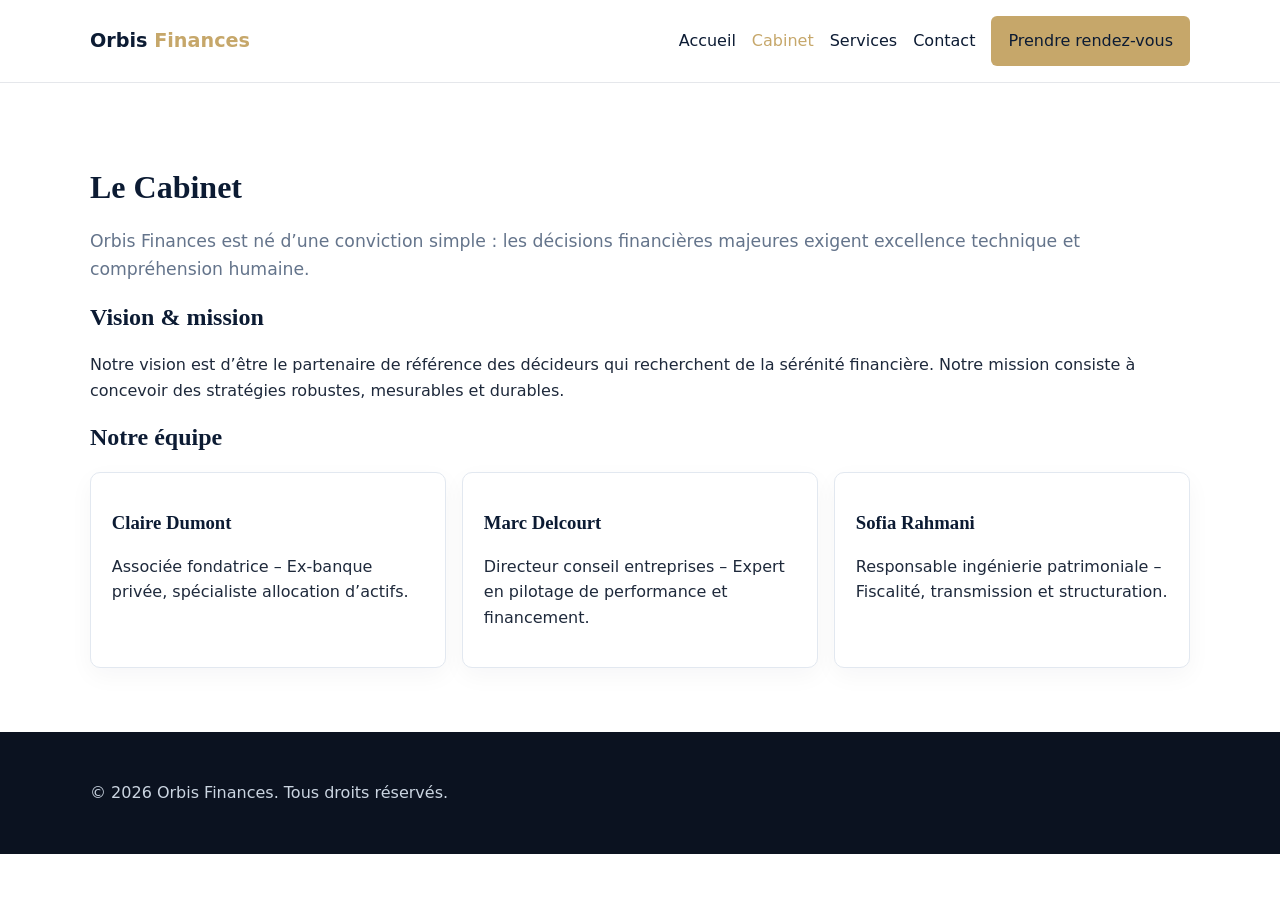
==== cabinet.html @ 2170a5c4 "Create premium multi-page Orbis Finances showcase website" ====
<!DOCTYPE html><html lang="fr"><head><meta charset="UTF-8" /><meta name="viewport" content="width=device-width, initial-scale=1.0" /><title>Cabinet | Orbis Finances</title><link rel="stylesheet" href="styles.css" /></head><body>
<header class="site-header"><div class="container nav-wrap"><a href="index.html" class="logo">Orbis <span>Finances</span></a><button class="menu-toggle">☰</button><nav class="main-nav"><a href="index.html">Accueil</a><a class="active" href="cabinet.html">Cabinet</a><a href="services.html">Services</a><a href="contact.html">Contact</a><a class="btn btn-gold" href="rendez-vous.html">Prendre rendez-vous</a></nav></div></header>
<main class="section"><div class="container"><h1>Le Cabinet</h1><p class="lead">Orbis Finances est né d’une conviction simple : les décisions financières majeures exigent excellence technique et compréhension humaine.</p><h2>Vision & mission</h2><p>Notre vision est d’être le partenaire de référence des décideurs qui recherchent de la sérénité financière. Notre mission consiste à concevoir des stratégies robustes, mesurables et durables.</p><h2>Notre équipe</h2><div class="cards"><article class="card"><h3>Claire Dumont</h3><p>Associée fondatrice – Ex-banque privée, spécialiste allocation d’actifs.</p></article><article class="card"><h3>Marc Delcourt</h3><p>Directeur conseil entreprises – Expert en pilotage de performance et financement.</p></article><article class="card"><h3>Sofia Rahmani</h3><p>Responsable ingénierie patrimoniale – Fiscalité, transmission et structuration.</p></article></div></div></main>
<footer class="site-footer"><div class="container"><p>© 2026 Orbis Finances. Tous droits réservés.</p></div></footer><script src="script.js"></script></body></html>
---- styles.css ----
:root{--navy:#0c1b33;--white:#fff;--light:#f3f5f8;--text:#1e293b;--gold:#c6a76a;--muted:#64748b}
*{box-sizing:border-box}body{margin:0;font-family:Inter,system-ui,sans-serif;color:var(--text);line-height:1.6;background:var(--white)}
h1,h2,h3,h4{font-family:"Playfair Display",serif;color:var(--navy);line-height:1.2}
.container{width:min(1100px,92%);margin:auto}.section{padding:4rem 0}.bg-light{background:var(--light)}
.site-header{position:sticky;top:0;background:rgba(255,255,255,.95);backdrop-filter:blur(8px);z-index:20;border-bottom:1px solid #e5e7eb}
.nav-wrap{display:flex;align-items:center;justify-content:space-between;padding:1rem 0}.logo{font-weight:700;color:var(--navy);text-decoration:none;font-size:1.2rem}.logo span{color:var(--gold)}
.main-nav{display:flex;gap:1rem;align-items:center}.main-nav a{text-decoration:none;color:var(--navy);font-weight:500}.main-nav a.active{color:var(--gold)}
.btn{padding:.7rem 1rem;border-radius:6px;text-decoration:none;display:inline-block;font-weight:600;border:1px solid transparent}
.btn-primary{background:var(--navy);color:var(--white)}.btn-secondary{border-color:var(--navy);color:var(--navy)}.btn-gold{background:var(--gold);color:#1f1f1f}
.hero{background:linear-gradient(120deg,#0c1b33,#132a4d);color:var(--white);padding:6rem 0}.hero h1,.hero h2{color:var(--white)}.hero .eyebrow{color:#d7e0f2;font-weight:600;letter-spacing:.08em;text-transform:uppercase}
.hero-grid{display:grid;grid-template-columns:2fr 1fr;gap:2rem;align-items:center}.hero-card{background:rgba(255,255,255,.08);padding:1.5rem;border:1px solid rgba(255,255,255,.2);border-radius:10px}
.lead{color:var(--muted);font-size:1.08rem}.metrics{display:grid;grid-template-columns:repeat(4,1fr);gap:1rem;text-align:center}.metric{font-size:2rem;font-weight:700;color:var(--navy)}
.cards{display:grid;grid-template-columns:repeat(3,1fr);gap:1rem}.card{background:#fff;padding:1.3rem;border:1px solid #e2e8f0;border-radius:10px;box-shadow:0 8px 24px rgba(15,23,42,.04)}
.testimonials{display:grid;grid-template-columns:1fr 1fr;gap:1rem}blockquote{margin:0;background:#fff;padding:1.2rem;border-left:4px solid var(--gold);border-radius:8px}
.cta-box{text-align:center;background:var(--navy);padding:2.2rem;border-radius:12px;color:#fff}.cta-box h2{color:#fff}
.contact-grid{display:grid;grid-template-columns:1.1fr .9fr;gap:1rem}.form{display:grid;gap:.8rem}.form input,.form textarea,.form select{width:100%;padding:.7rem;border:1px solid #cbd5e1;border-radius:6px}
iframe{width:100%;height:200px;border:0;border-radius:8px}.site-footer{background:#0b1220;color:#cbd5e1;padding:2rem 0}.footer-grid{display:grid;grid-template-columns:2fr 1fr 1fr;gap:1rem}.site-footer a{color:#e2e8f0;display:block;text-decoration:none;margin:.25rem 0}
.menu-toggle{display:none;background:none;border:none;font-size:1.4rem}
.fade-in{opacity:0;transform:translateY(15px);transition:.6s ease}.fade-in.visible{opacity:1;transform:none}
@media (max-width:900px){.hero-grid,.cards,.metrics,.testimonials,.contact-grid,.footer-grid{grid-template-columns:1fr 1fr}.main-nav{gap:.7rem}}
@media (max-width:700px){.menu-toggle{display:block}.main-nav{display:none;position:absolute;top:68px;left:0;right:0;background:#fff;flex-direction:column;padding:1rem;border-bottom:1px solid #e2e8f0}.main-nav.open{display:flex}.hero,.section{padding:3rem 0}.hero-actions{display:grid;gap:.6rem}.hero-grid,.cards,.metrics,.testimonials,.contact-grid,.footer-grid{grid-template-columns:1fr}}
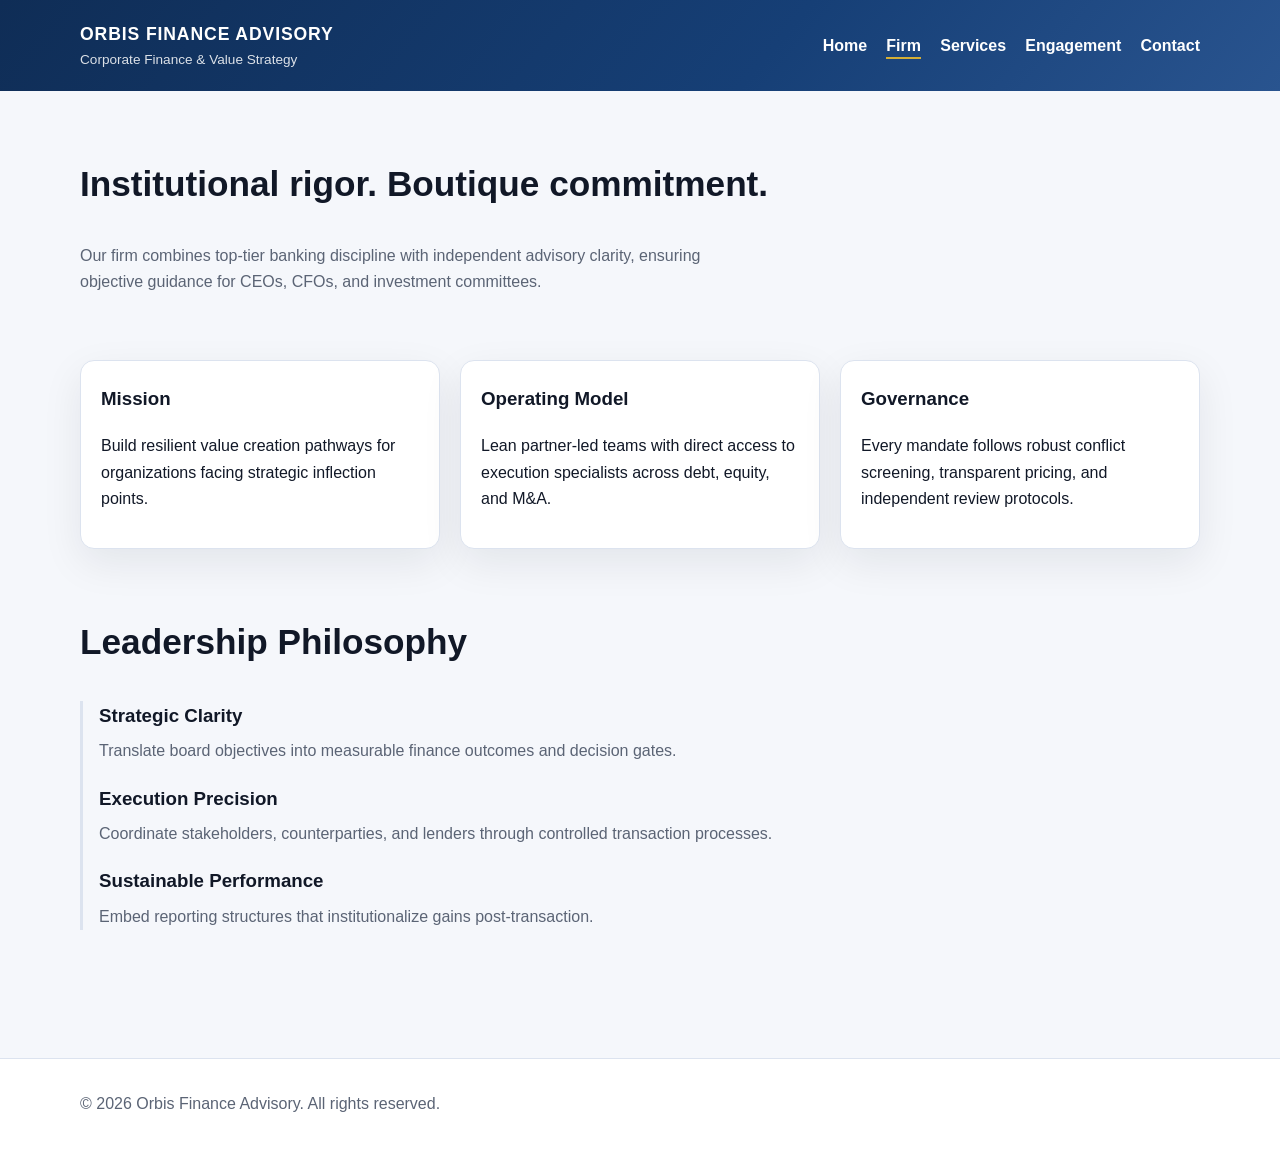
==== commit fa812b78: "Rebuild site with new premium corporate finance experience" ====
--- a/cabinet.html
+++ b/cabinet.html
@@ -1,4 +1,18 @@
-<!DOCTYPE html><html lang="fr"><head><meta charset="UTF-8" /><meta name="viewport" content="width=device-width, initial-scale=1.0" /><title>Cabinet | Orbis Finances</title><link rel="stylesheet" href="styles.css" /></head><body>
-<header class="site-header"><div class="container nav-wrap"><a href="index.html" class="logo">Orbis <span>Finances</span></a><button class="menu-toggle">☰</button><nav class="main-nav"><a href="index.html">Accueil</a><a class="active" href="cabinet.html">Cabinet</a><a href="services.html">Services</a><a href="contact.html">Contact</a><a class="btn btn-gold" href="rendez-vous.html">Prendre rendez-vous</a></nav></div></header>
-<main class="section"><div class="container"><h1>Le Cabinet</h1><p class="lead">Orbis Finances est né d’une conviction simple : les décisions financières majeures exigent excellence technique et compréhension humaine.</p><h2>Vision & mission</h2><p>Notre vision est d’être le partenaire de référence des décideurs qui recherchent de la sérénité financière. Notre mission consiste à concevoir des stratégies robustes, mesurables et durables.</p><h2>Notre équipe</h2><div class="cards"><article class="card"><h3>Claire Dumont</h3><p>Associée fondatrice – Ex-banque privée, spécialiste allocation d’actifs.</p></article><article class="card"><h3>Marc Delcourt</h3><p>Directeur conseil entreprises – Expert en pilotage de performance et financement.</p></article><article class="card"><h3>Sofia Rahmani</h3><p>Responsable ingénierie patrimoniale – Fiscalité, transmission et structuration.</p></article></div></div></main>
-<footer class="site-footer"><div class="container"><p>© 2026 Orbis Finances. Tous droits réservés.</p></div></footer><script src="script.js"></script></body></html>
+<!DOCTYPE html>
+<html lang="en">
+<head><meta charset="UTF-8" /><meta name="viewport" content="width=device-width, initial-scale=1.0" /><title>Our Firm | Orbis Finance Advisory</title><link rel="stylesheet" href="styles.css" /></head>
+<body>
+<header><div class="container topbar"><a class="brand" href="index.html"><strong>ORBIS FINANCE ADVISORY</strong><span>Corporate Finance & Value Strategy</span></a><nav><ul><li><a href="index.html">Home</a></li><li><a class="active" href="cabinet.html">Firm</a></li><li><a href="services.html">Services</a></li><li><a href="rendez-vous.html">Engagement</a></li><li><a href="contact.html">Contact</a></li></ul></nav></div></header>
+<main class="container">
+<section class="section"><h2>Institutional rigor. Boutique commitment.</h2><p class="lead">Our firm combines top-tier banking discipline with independent advisory clarity, ensuring objective guidance for CEOs, CFOs, and investment committees.</p></section>
+<section class="section grid">
+<article class="card"><h3>Mission</h3><p>Build resilient value creation pathways for organizations facing strategic inflection points.</p></article>
+<article class="card"><h3>Operating Model</h3><p>Lean partner-led teams with direct access to execution specialists across debt, equity, and M&A.</p></article>
+<article class="card"><h3>Governance</h3><p>Every mandate follows robust conflict screening, transparent pricing, and independent review protocols.</p></article>
+</section>
+<section class="section"><h2>Leadership Philosophy</h2><div class="timeline"><article><h3>Strategic Clarity</h3><p>Translate board objectives into measurable finance outcomes and decision gates.</p></article><article><h3>Execution Precision</h3><p>Coordinate stakeholders, counterparties, and lenders through controlled transaction processes.</p></article><article><h3>Sustainable Performance</h3><p>Embed reporting structures that institutionalize gains post-transaction.</p></article></div></section>
+</main>
+<footer><div class="container">© <span data-year></span> Orbis Finance Advisory. All rights reserved.</div></footer>
+<script src="script.js"></script>
+</body>
+</html>
--- a/styles.css
+++ b/styles.css
@@ -1,21 +1,165 @@
-:root{--navy:#0c1b33;--white:#fff;--light:#f3f5f8;--text:#1e293b;--gold:#c6a76a;--muted:#64748b}
-*{box-sizing:border-box}body{margin:0;font-family:Inter,system-ui,sans-serif;color:var(--text);line-height:1.6;background:var(--white)}
-h1,h2,h3,h4{font-family:"Playfair Display",serif;color:var(--navy);line-height:1.2}
-.container{width:min(1100px,92%);margin:auto}.section{padding:4rem 0}.bg-light{background:var(--light)}
-.site-header{position:sticky;top:0;background:rgba(255,255,255,.95);backdrop-filter:blur(8px);z-index:20;border-bottom:1px solid #e5e7eb}
-.nav-wrap{display:flex;align-items:center;justify-content:space-between;padding:1rem 0}.logo{font-weight:700;color:var(--navy);text-decoration:none;font-size:1.2rem}.logo span{color:var(--gold)}
-.main-nav{display:flex;gap:1rem;align-items:center}.main-nav a{text-decoration:none;color:var(--navy);font-weight:500}.main-nav a.active{color:var(--gold)}
-.btn{padding:.7rem 1rem;border-radius:6px;text-decoration:none;display:inline-block;font-weight:600;border:1px solid transparent}
-.btn-primary{background:var(--navy);color:var(--white)}.btn-secondary{border-color:var(--navy);color:var(--navy)}.btn-gold{background:var(--gold);color:#1f1f1f}
-.hero{background:linear-gradient(120deg,#0c1b33,#132a4d);color:var(--white);padding:6rem 0}.hero h1,.hero h2{color:var(--white)}.hero .eyebrow{color:#d7e0f2;font-weight:600;letter-spacing:.08em;text-transform:uppercase}
-.hero-grid{display:grid;grid-template-columns:2fr 1fr;gap:2rem;align-items:center}.hero-card{background:rgba(255,255,255,.08);padding:1.5rem;border:1px solid rgba(255,255,255,.2);border-radius:10px}
-.lead{color:var(--muted);font-size:1.08rem}.metrics{display:grid;grid-template-columns:repeat(4,1fr);gap:1rem;text-align:center}.metric{font-size:2rem;font-weight:700;color:var(--navy)}
-.cards{display:grid;grid-template-columns:repeat(3,1fr);gap:1rem}.card{background:#fff;padding:1.3rem;border:1px solid #e2e8f0;border-radius:10px;box-shadow:0 8px 24px rgba(15,23,42,.04)}
-.testimonials{display:grid;grid-template-columns:1fr 1fr;gap:1rem}blockquote{margin:0;background:#fff;padding:1.2rem;border-left:4px solid var(--gold);border-radius:8px}
-.cta-box{text-align:center;background:var(--navy);padding:2.2rem;border-radius:12px;color:#fff}.cta-box h2{color:#fff}
-.contact-grid{display:grid;grid-template-columns:1.1fr .9fr;gap:1rem}.form{display:grid;gap:.8rem}.form input,.form textarea,.form select{width:100%;padding:.7rem;border:1px solid #cbd5e1;border-radius:6px}
-iframe{width:100%;height:200px;border:0;border-radius:8px}.site-footer{background:#0b1220;color:#cbd5e1;padding:2rem 0}.footer-grid{display:grid;grid-template-columns:2fr 1fr 1fr;gap:1rem}.site-footer a{color:#e2e8f0;display:block;text-decoration:none;margin:.25rem 0}
-.menu-toggle{display:none;background:none;border:none;font-size:1.4rem}
-.fade-in{opacity:0;transform:translateY(15px);transition:.6s ease}.fade-in.visible{opacity:1;transform:none}
-@media (max-width:900px){.hero-grid,.cards,.metrics,.testimonials,.contact-grid,.footer-grid{grid-template-columns:1fr 1fr}.main-nav{gap:.7rem}}
-@media (max-width:700px){.menu-toggle{display:block}.main-nav{display:none;position:absolute;top:68px;left:0;right:0;background:#fff;flex-direction:column;padding:1rem;border-bottom:1px solid #e2e8f0}.main-nav.open{display:flex}.hero,.section{padding:3rem 0}.hero-actions{display:grid;gap:.6rem}.hero-grid,.cards,.metrics,.testimonials,.contact-grid,.footer-grid{grid-template-columns:1fr}}
+:root {
+  --bg: #f5f7fb;
+  --surface: #ffffff;
+  --ink: #111827;
+  --muted: #5b6475;
+  --brand: #123a72;
+  --accent: #d4af37;
+  --line: #dce3ef;
+  --radius: 14px;
+  --shadow: 0 14px 40px rgba(17, 24, 39, 0.08);
+}
+
+* { box-sizing: border-box; }
+
+body {
+  margin: 0;
+  font-family: "Inter", "Segoe UI", Roboto, Arial, sans-serif;
+  color: var(--ink);
+  background: var(--bg);
+  line-height: 1.65;
+}
+
+a { color: inherit; text-decoration: none; }
+
+header {
+  background: linear-gradient(130deg, #0f2d56, #163f76 60%, #29548f);
+  color: #fff;
+  padding: 1.25rem 0;
+}
+
+.container {
+  width: min(1120px, 92vw);
+  margin: 0 auto;
+}
+
+.topbar {
+  display: flex;
+  align-items: center;
+  justify-content: space-between;
+  gap: 1rem;
+}
+
+.brand {
+  display: flex;
+  flex-direction: column;
+}
+
+.brand strong { font-size: 1.1rem; letter-spacing: 0.05em; }
+.brand span { opacity: 0.85; font-size: 0.85rem; }
+
+nav ul {
+  list-style: none;
+  display: flex;
+  margin: 0;
+  padding: 0;
+  gap: 1.2rem;
+  font-weight: 600;
+}
+
+nav a { padding-bottom: 0.2rem; border-bottom: 2px solid transparent; }
+nav a.active, nav a:hover { border-color: var(--accent); }
+
+.hero {
+  padding: 5.5rem 0 4.2rem;
+  color: #fff;
+}
+
+.hero h1 {
+  font-size: clamp(2rem, 4vw, 3.5rem);
+  line-height: 1.18;
+  margin: 0 0 1rem;
+  max-width: 14ch;
+}
+
+.hero p { max-width: 60ch; opacity: 0.95; }
+
+.btn {
+  display: inline-block;
+  margin-top: 1.4rem;
+  background: var(--accent);
+  color: #232323;
+  font-weight: 700;
+  padding: 0.8rem 1.3rem;
+  border-radius: 999px;
+}
+
+main { padding: 4rem 0; }
+
+.section { margin-bottom: 4rem; }
+.section h2 { margin-top: 0; font-size: clamp(1.5rem, 3vw, 2.2rem); }
+.lead { color: var(--muted); max-width: 70ch; }
+
+.grid {
+  display: grid;
+  gap: 1.25rem;
+  grid-template-columns: repeat(auto-fit, minmax(230px, 1fr));
+}
+
+.card {
+  background: var(--surface);
+  border: 1px solid var(--line);
+  border-radius: var(--radius);
+  padding: 1.25rem;
+  box-shadow: var(--shadow);
+}
+
+.card h3 { margin-top: 0.2rem; }
+.kpi { font-size: 1.9rem; font-weight: 800; color: var(--brand); margin: 0; }
+
+.timeline {
+  border-left: 3px solid var(--line);
+  padding-left: 1rem;
+}
+.timeline article { margin-bottom: 1.2rem; }
+.timeline h3 { margin: 0; }
+.timeline p { margin: 0.4rem 0 0; color: var(--muted); }
+
+.cta {
+  background: #0f2d56;
+  color: #fff;
+  border-radius: var(--radius);
+  padding: 2rem;
+  display: flex;
+  justify-content: space-between;
+  align-items: center;
+  gap: 1rem;
+}
+
+form {
+  display: grid;
+  gap: 1rem;
+}
+
+label { font-weight: 600; display: block; margin-bottom: 0.25rem; }
+
+input, textarea, select {
+  width: 100%;
+  padding: 0.75rem;
+  border-radius: 10px;
+  border: 1px solid #bfcadc;
+  font: inherit;
+}
+
+button {
+  background: var(--brand);
+  color: #fff;
+  border: 0;
+  border-radius: 999px;
+  padding: 0.8rem 1.2rem;
+  font-weight: 700;
+  cursor: pointer;
+}
+
+footer {
+  padding: 2rem 0;
+  border-top: 1px solid var(--line);
+  color: var(--muted);
+  background: #fff;
+}
+
+@media (max-width: 760px) {
+  .topbar { flex-direction: column; align-items: flex-start; }
+  nav ul { flex-wrap: wrap; }
+  .cta { flex-direction: column; align-items: flex-start; }
+}
